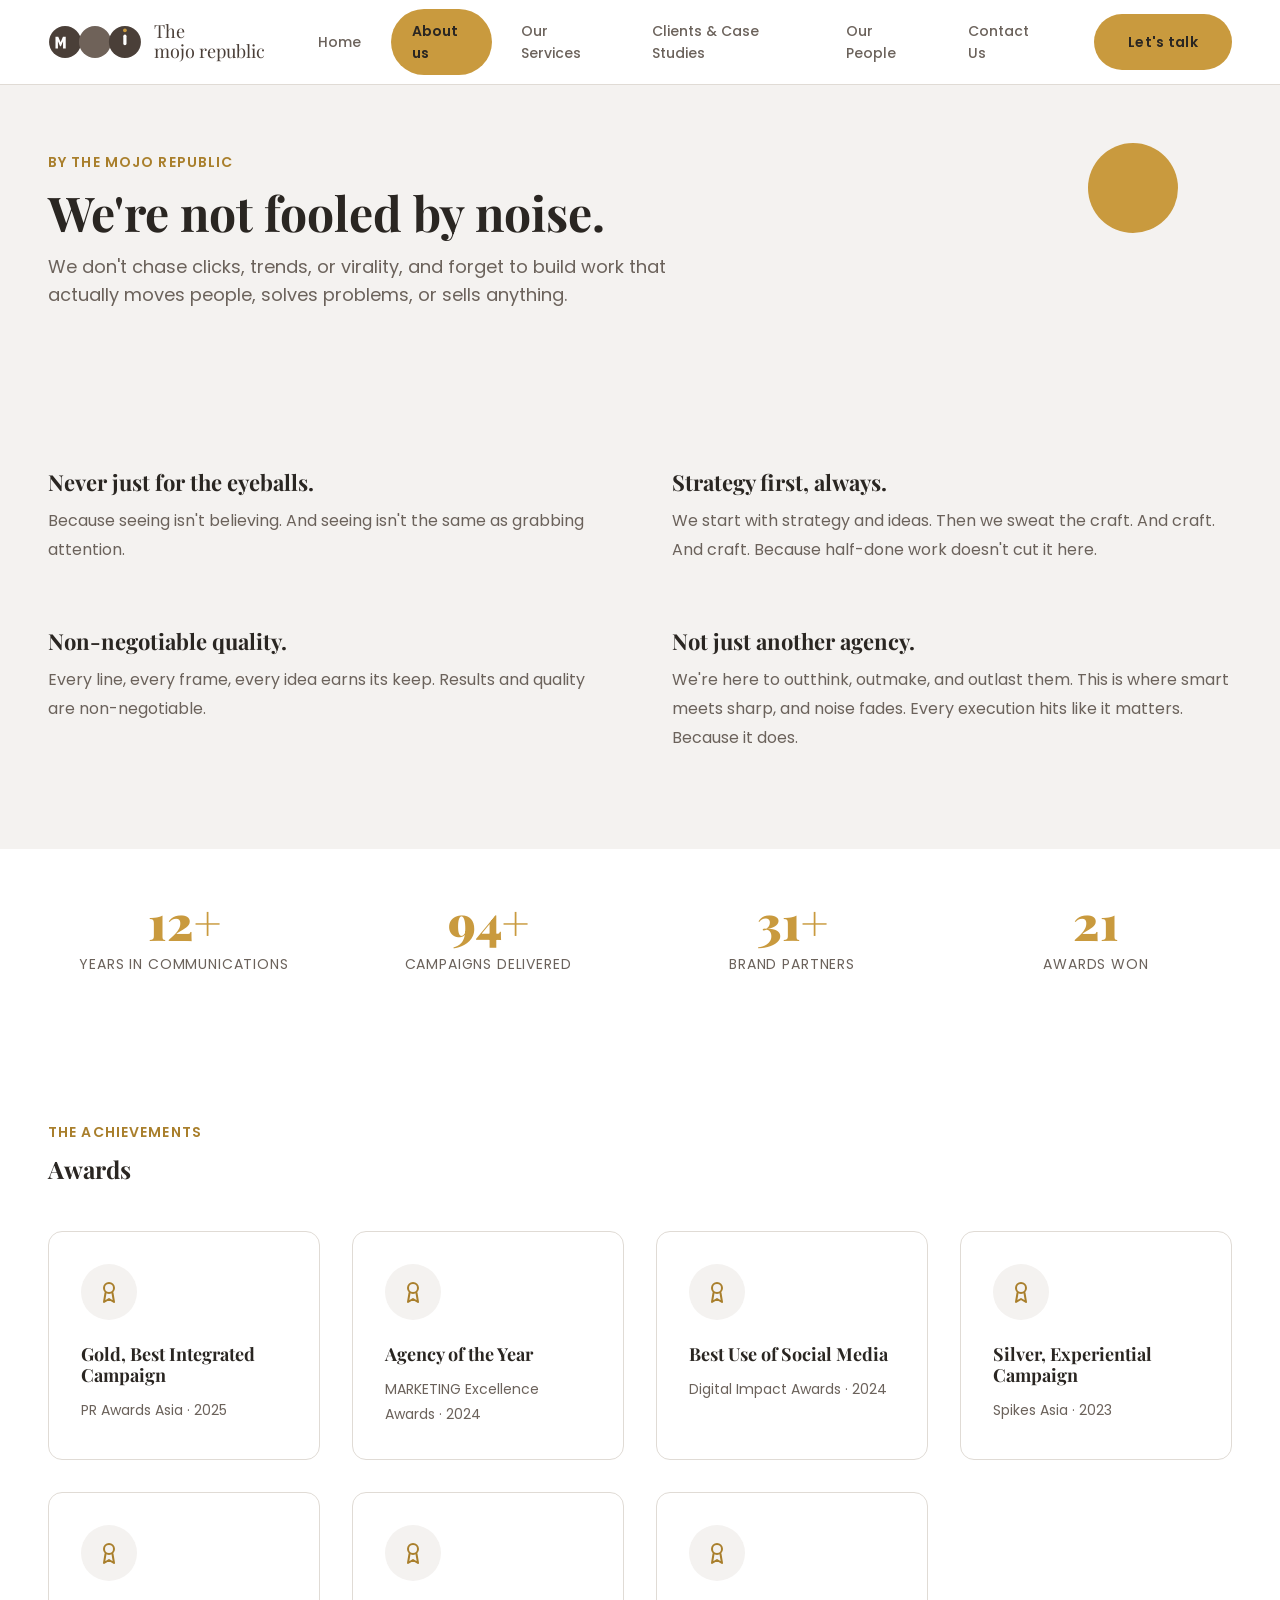
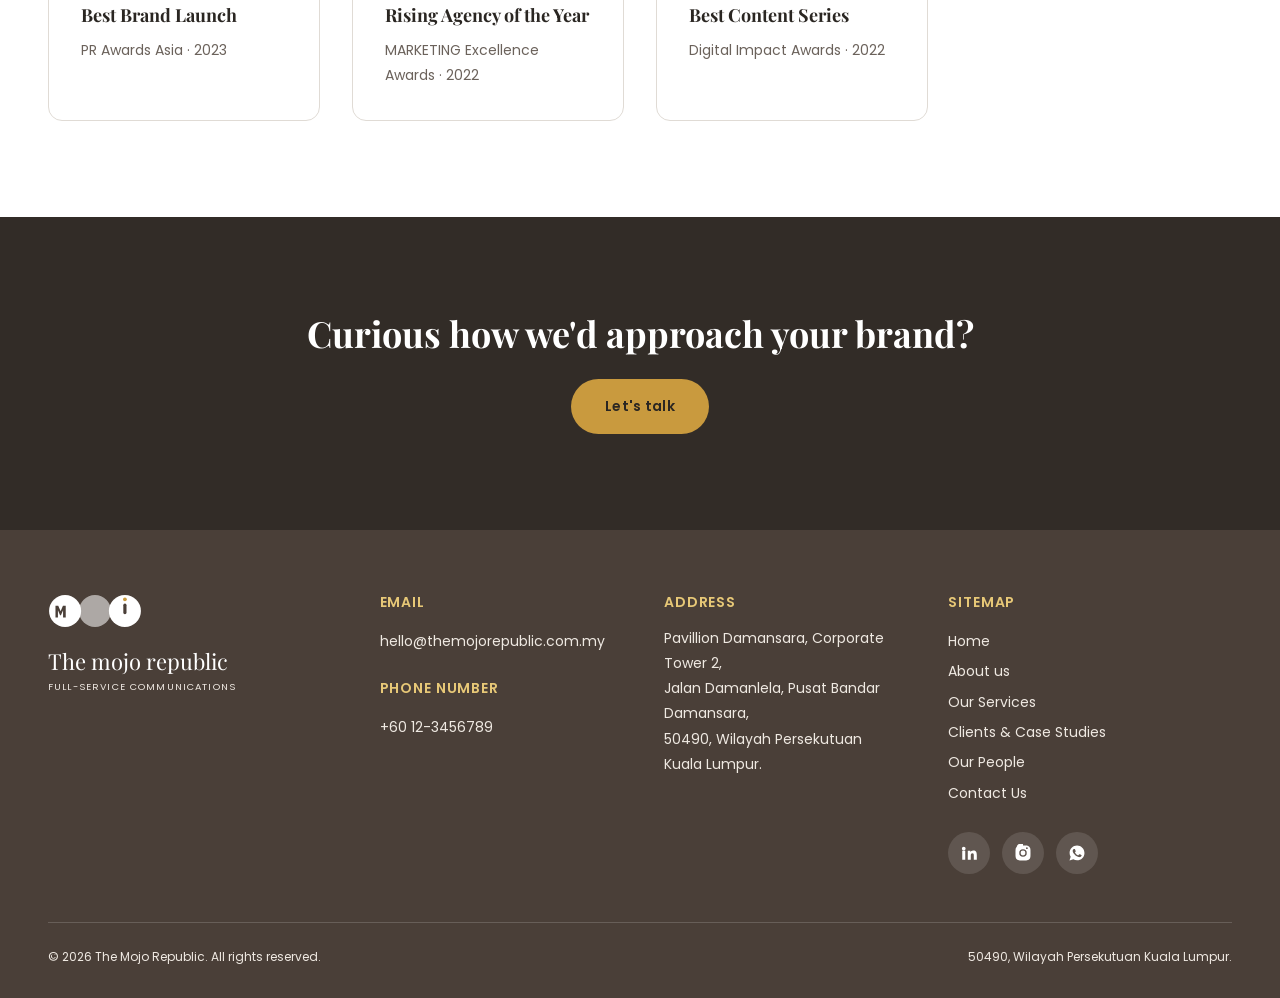
==== about.html @ 28639d94 "first commit" ====
<!DOCTYPE html>
<html lang="en">
<head>
  <meta charset="UTF-8" />
  <meta name="viewport" content="width=device-width, initial-scale=1.0" />
  <title>About Us | The Mojo Republic</title>
  <meta name="description" content="We're not fooled by noise. The Mojo Republic starts with strategy and ideas, then sweats the craft until every line, frame, and idea earns its keep." />
  <meta name="theme-color" content="#c99a3e" />
  <link rel="canonical" href="https://www.themojorepublic.com.my/about.html" />
  <link rel="icon" type="image/svg+xml" href="assets/images/favicon.svg" />
  <link rel="preconnect" href="https://fonts.googleapis.com" />
  <link rel="preconnect" href="https://fonts.gstatic.com" crossorigin />
  <link rel="stylesheet" href="css/style.css" />
</head>
<body data-page="about">
  <a class="skip-link" href="#main">Skip to main content</a>

  <div data-component="navbar"></div>

  <main id="main">
    <header class="page-header">
      <div class="circle-motif" aria-hidden="true">
        <div class="circle-motif__dot circle-motif__dot--accent circle-motif__dot--float" style="width:90px;height:90px;top:20%;right:8%;"></div>
      </div>
      <div class="container page-header__inner" data-reveal>
        <p class="section-eyebrow">By The Mojo Republic</p>
        <h1 class="page-header__title">We're not fooled by noise.</h1>
        <p class="page-header__lede">
          We don't chase clicks, trends, or virality, and forget to build work that actually moves people,
          solves problems, or sells anything.
        </p>
      </div>
    </header>

    <section class="section section--alt">
      <div class="container">
        <div class="grid grid-2" style="gap:var(--space-9);">
          <div data-reveal>
            <h2 style="font-size:var(--fs-lg);margin-bottom:var(--space-3);">Never just for the eyeballs.</h2>
            <p style="color:var(--color-text-muted);line-height:var(--lh-relaxed);">
              Because seeing isn't believing. And seeing isn't the same as grabbing attention.
            </p>
          </div>
          <div data-reveal>
            <h2 style="font-size:var(--fs-lg);margin-bottom:var(--space-3);">Strategy first, always.</h2>
            <p style="color:var(--color-text-muted);line-height:var(--lh-relaxed);">
              We start with strategy and ideas. Then we sweat the craft. And craft. And craft. Because
              half-done work doesn't cut it here.
            </p>
          </div>
          <div data-reveal>
            <h2 style="font-size:var(--fs-lg);margin-bottom:var(--space-3);">Non-negotiable quality.</h2>
            <p style="color:var(--color-text-muted);line-height:var(--lh-relaxed);">
              Every line, every frame, every idea earns its keep. Results and quality are non-negotiable.
            </p>
          </div>
          <div data-reveal>
            <h2 style="font-size:var(--fs-lg);margin-bottom:var(--space-3);">Not just another agency.</h2>
            <p style="color:var(--color-text-muted);line-height:var(--lh-relaxed);">
              We're here to outthink, outmake, and outlast them. This is where smart meets sharp, and noise
              fades. Every execution hits like it matters. Because it does.
            </p>
          </div>
        </div>
      </div>
    </section>

    <!-- Stats -->
    <section class="section section--sm">
      <div class="container">
        <div class="grid grid-4" data-render="stats"></div>
      </div>
    </section>

    <!-- Achievements / Awards -->
    <section class="section">
      <div class="container">
        <div class="section-head" data-reveal>
          <p class="section-eyebrow">The Achievements</p>
          <h2>Awards</h2>
        </div>
        <div class="grid grid-4" data-render="awards" data-reveal-stagger></div>
      </div>
    </section>

    <!-- CTA -->
    <section class="section section--dark">
      <div class="container text-center" data-reveal>
        <h2 style="color:var(--color-text-inverse);font-size:var(--fs-2xl);margin-bottom:var(--space-5);">Curious how we'd approach your brand?</h2>
        <a class="btn btn--accent" href="contact.html">Let's talk</a>
      </div>
    </section>
  </main>

  <div data-component="footer"></div>

  <script src="js/config.js"></script>
  <script src="js/content-data.js"></script>
  <script src="js/components.js"></script>
  <script src="js/api.js"></script>
  <script src="js/main.js"></script>
</body>
</html>
---- css/style.css ----
/* ==========================================================================
   The Mojo Republic — main stylesheet entry point
   Import order matters: tokens -> layout/reset -> components -> animation
   ========================================================================== */

@import url('https://fonts.googleapis.com/css2?family=Playfair+Display:ital,wght@0,500;0,600;0,700;0,800;1,600&family=Poppins:wght@300;400;500;600;700&display=swap');

@import 'variables.css';
@import 'layout.css';
@import 'components.css';
@import 'animations.css';
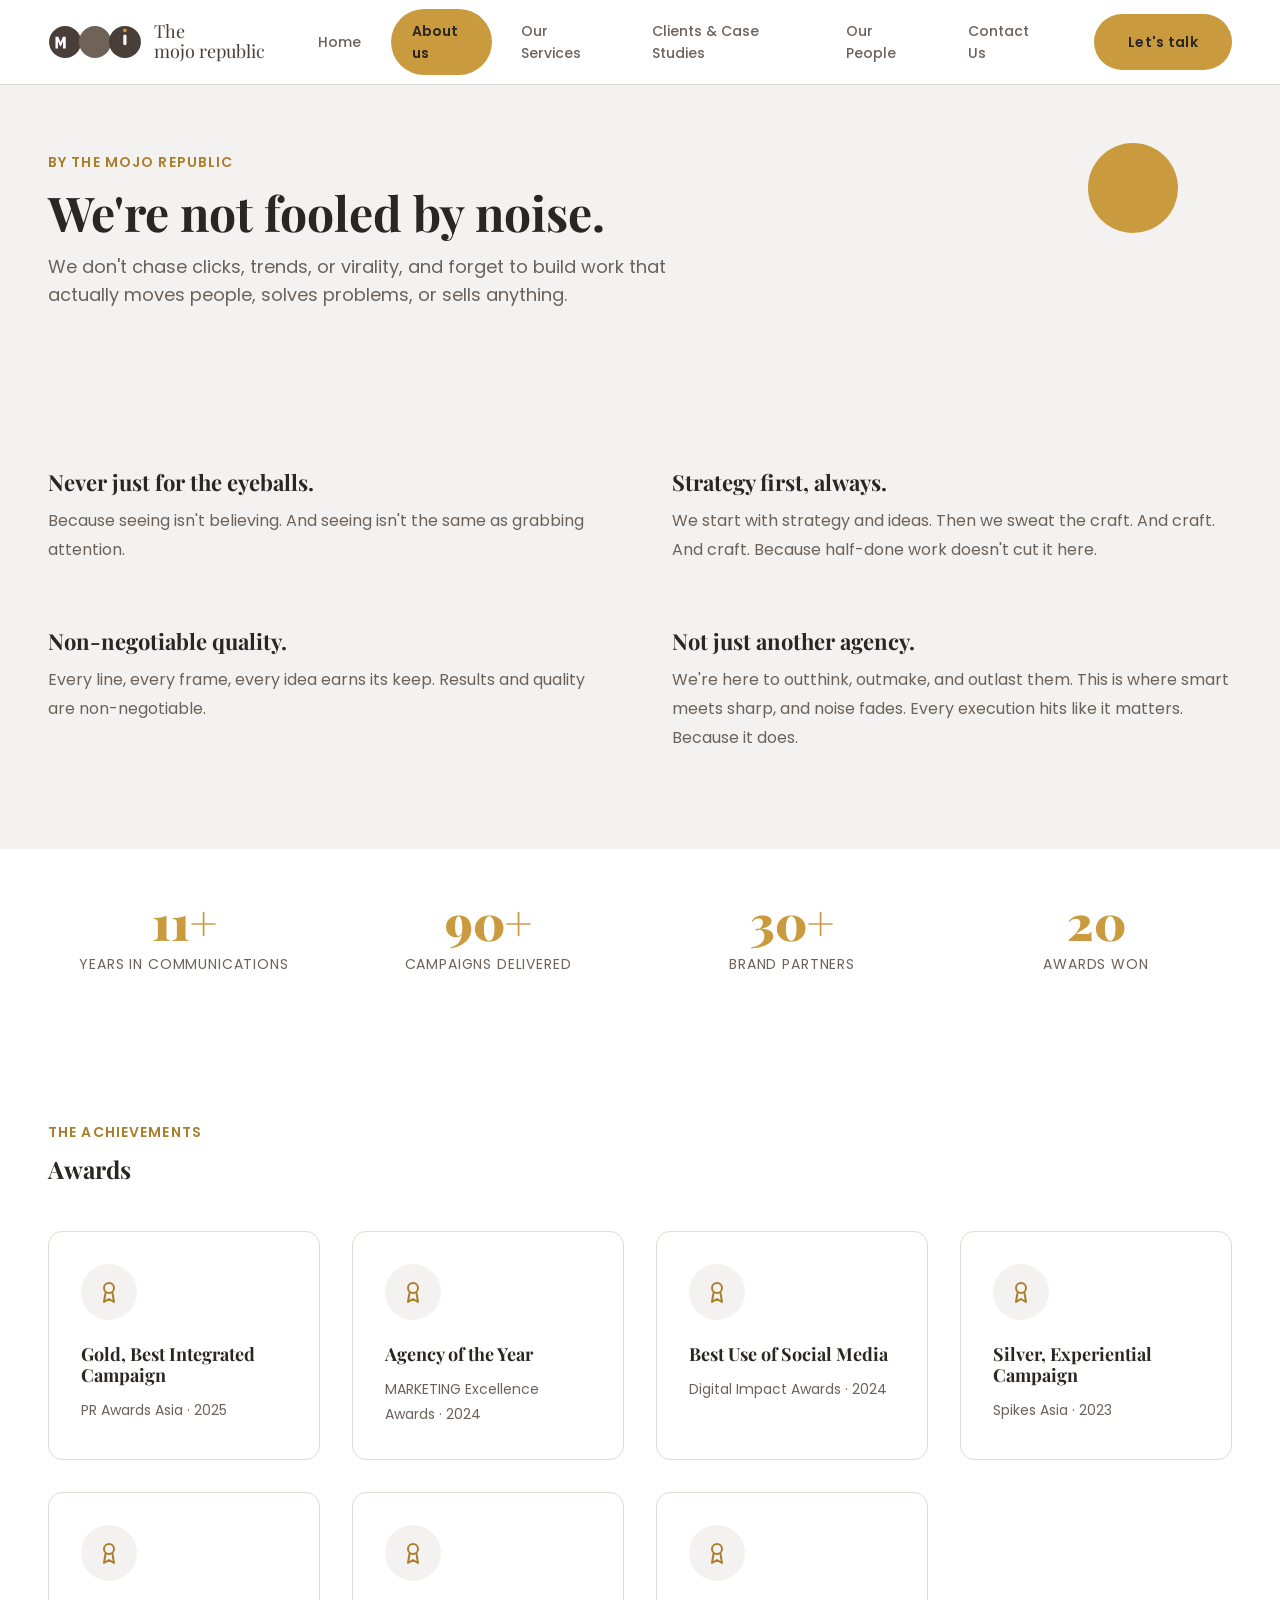
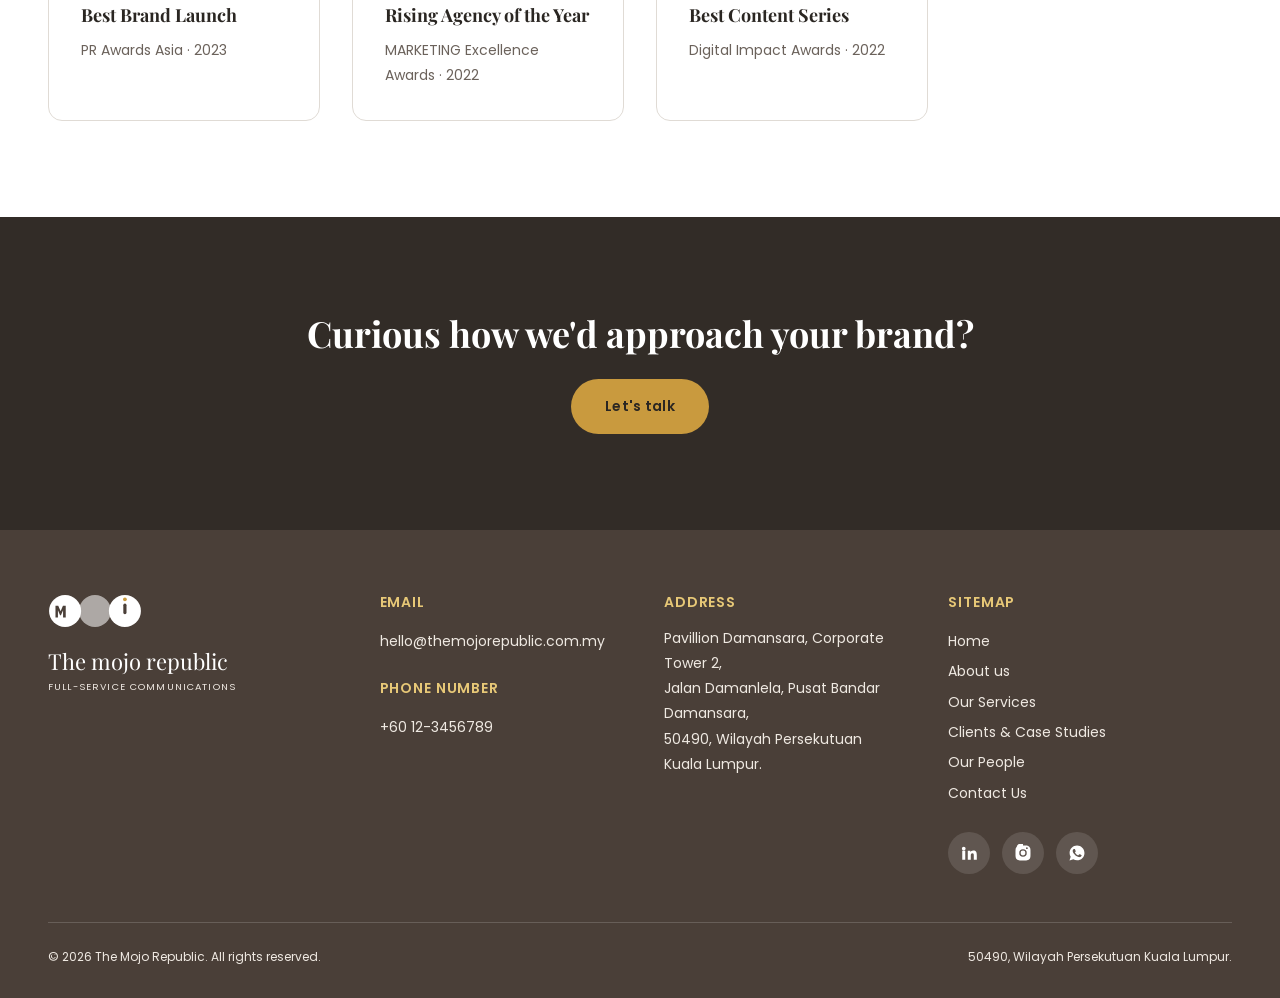
==== commit 91fae561: "test" ====
--- a/about.html
+++ b/about.html
@@ -12,6 +12,7 @@
   <link rel="preconnect" href="https://fonts.gstatic.com" crossorigin />
   <link rel="stylesheet" href="css/style.css" />
 </head>
+
 <body data-page="about">
   <a class="skip-link" href="#main">Skip to main content</a>
 
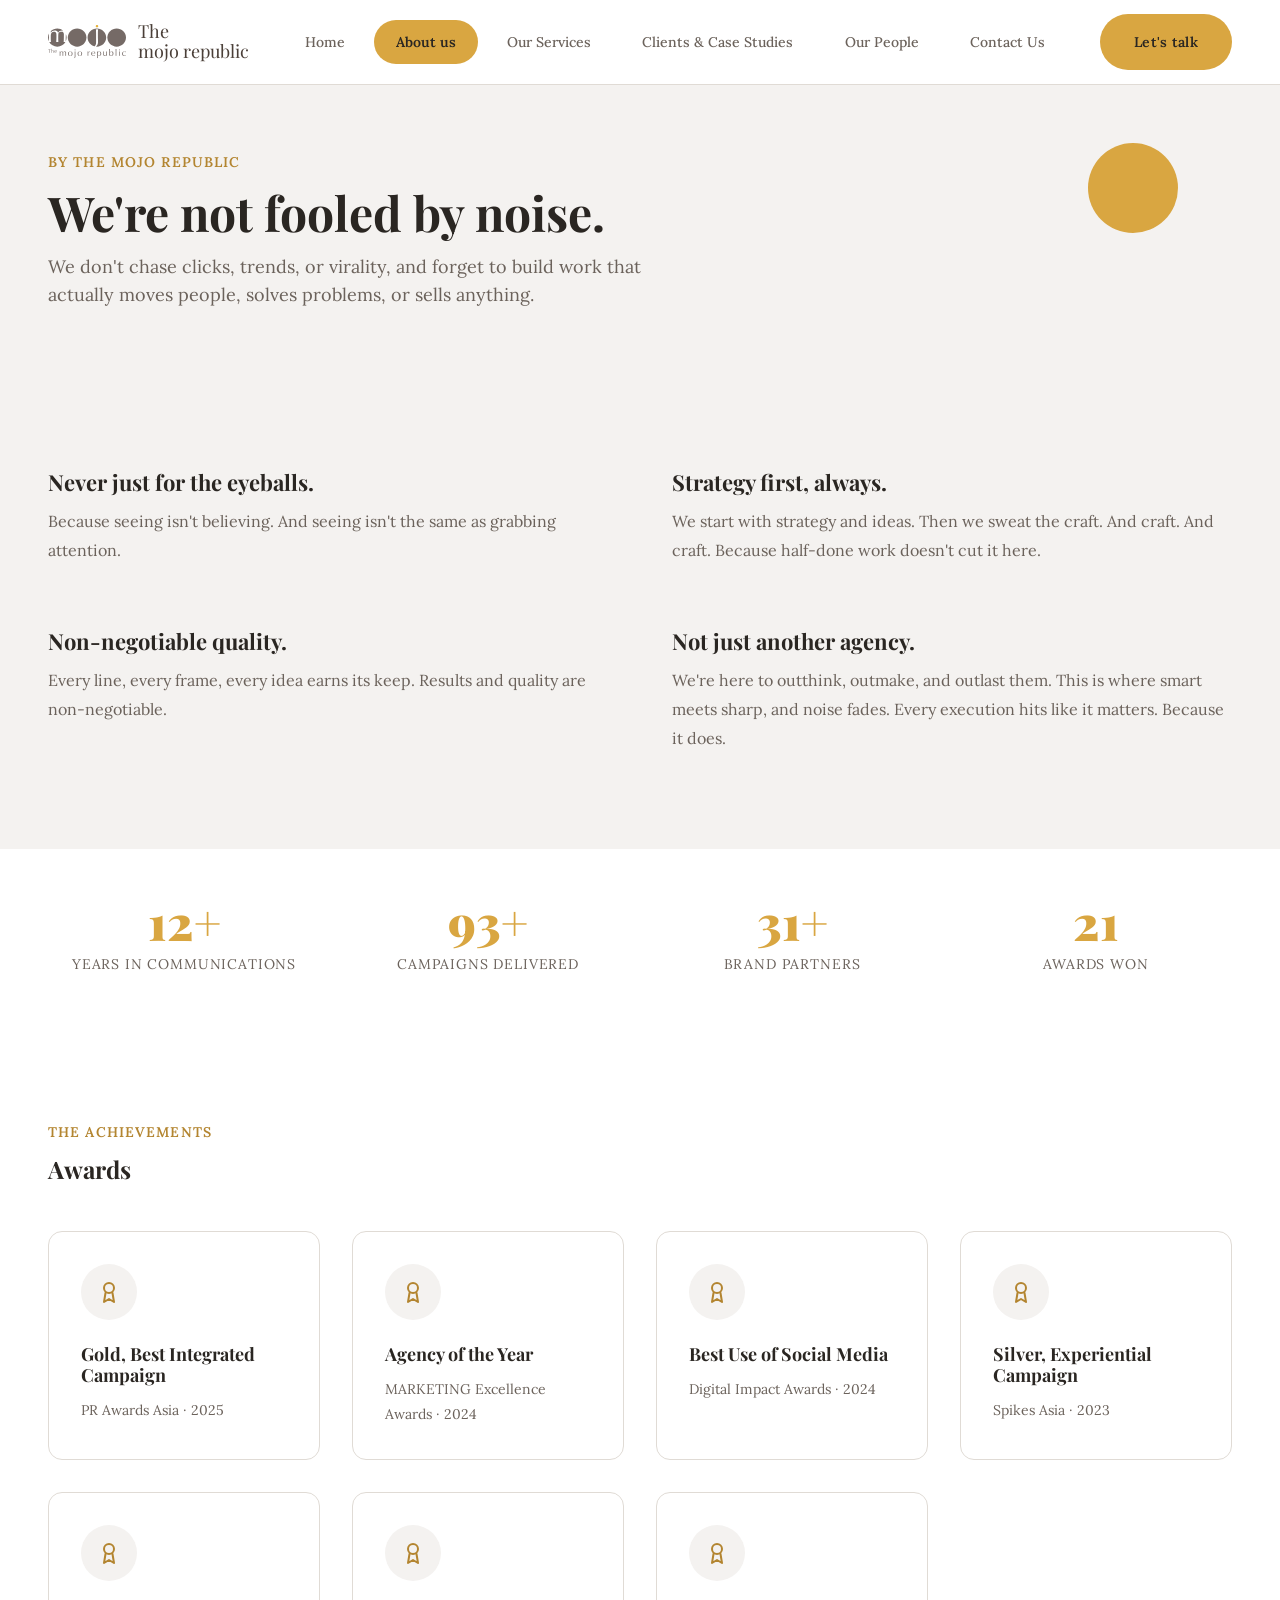
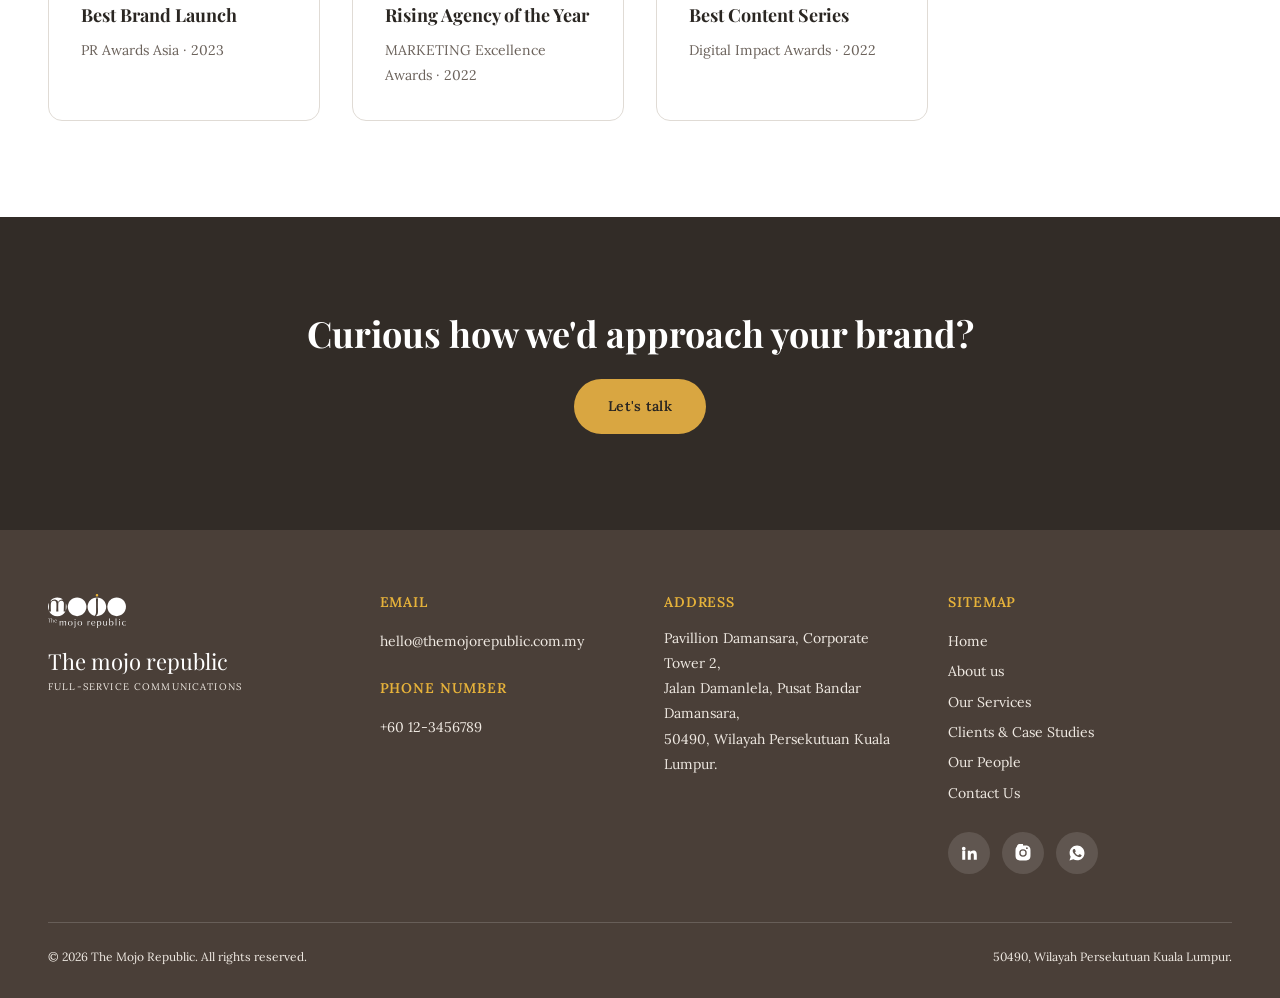
==== commit 0ec75ea4: "update" ====
--- a/about.html
+++ b/about.html
@@ -5,7 +5,7 @@
   <meta name="viewport" content="width=device-width, initial-scale=1.0" />
   <title>About Us | The Mojo Republic</title>
   <meta name="description" content="We're not fooled by noise. The Mojo Republic starts with strategy and ideas, then sweats the craft until every line, frame, and idea earns its keep." />
-  <meta name="theme-color" content="#c99a3e" />
+  <meta name="theme-color" content="#d9a641" />
   <link rel="canonical" href="https://www.themojorepublic.com.my/about.html" />
   <link rel="icon" type="image/svg+xml" href="assets/images/favicon.svg" />
   <link rel="preconnect" href="https://fonts.googleapis.com" />
--- a/css/style.css
+++ b/css/style.css
@@ -3,7 +3,7 @@
    Import order matters: tokens -> layout/reset -> components -> animation
    ========================================================================== */
 
-@import url('https://fonts.googleapis.com/css2?family=Playfair+Display:ital,wght@0,500;0,600;0,700;0,800;1,600&family=Poppins:wght@300;400;500;600;700&display=swap');
+@import url('https://fonts.googleapis.com/css2?family=Playfair+Display:ital,wght@0,500;0,600;0,700;0,800;1,600&family=Lora:ital,wght@0,400;0,500;0,600;0,700;1,400&display=swap');
 
 @import 'variables.css';
 @import 'layout.css';
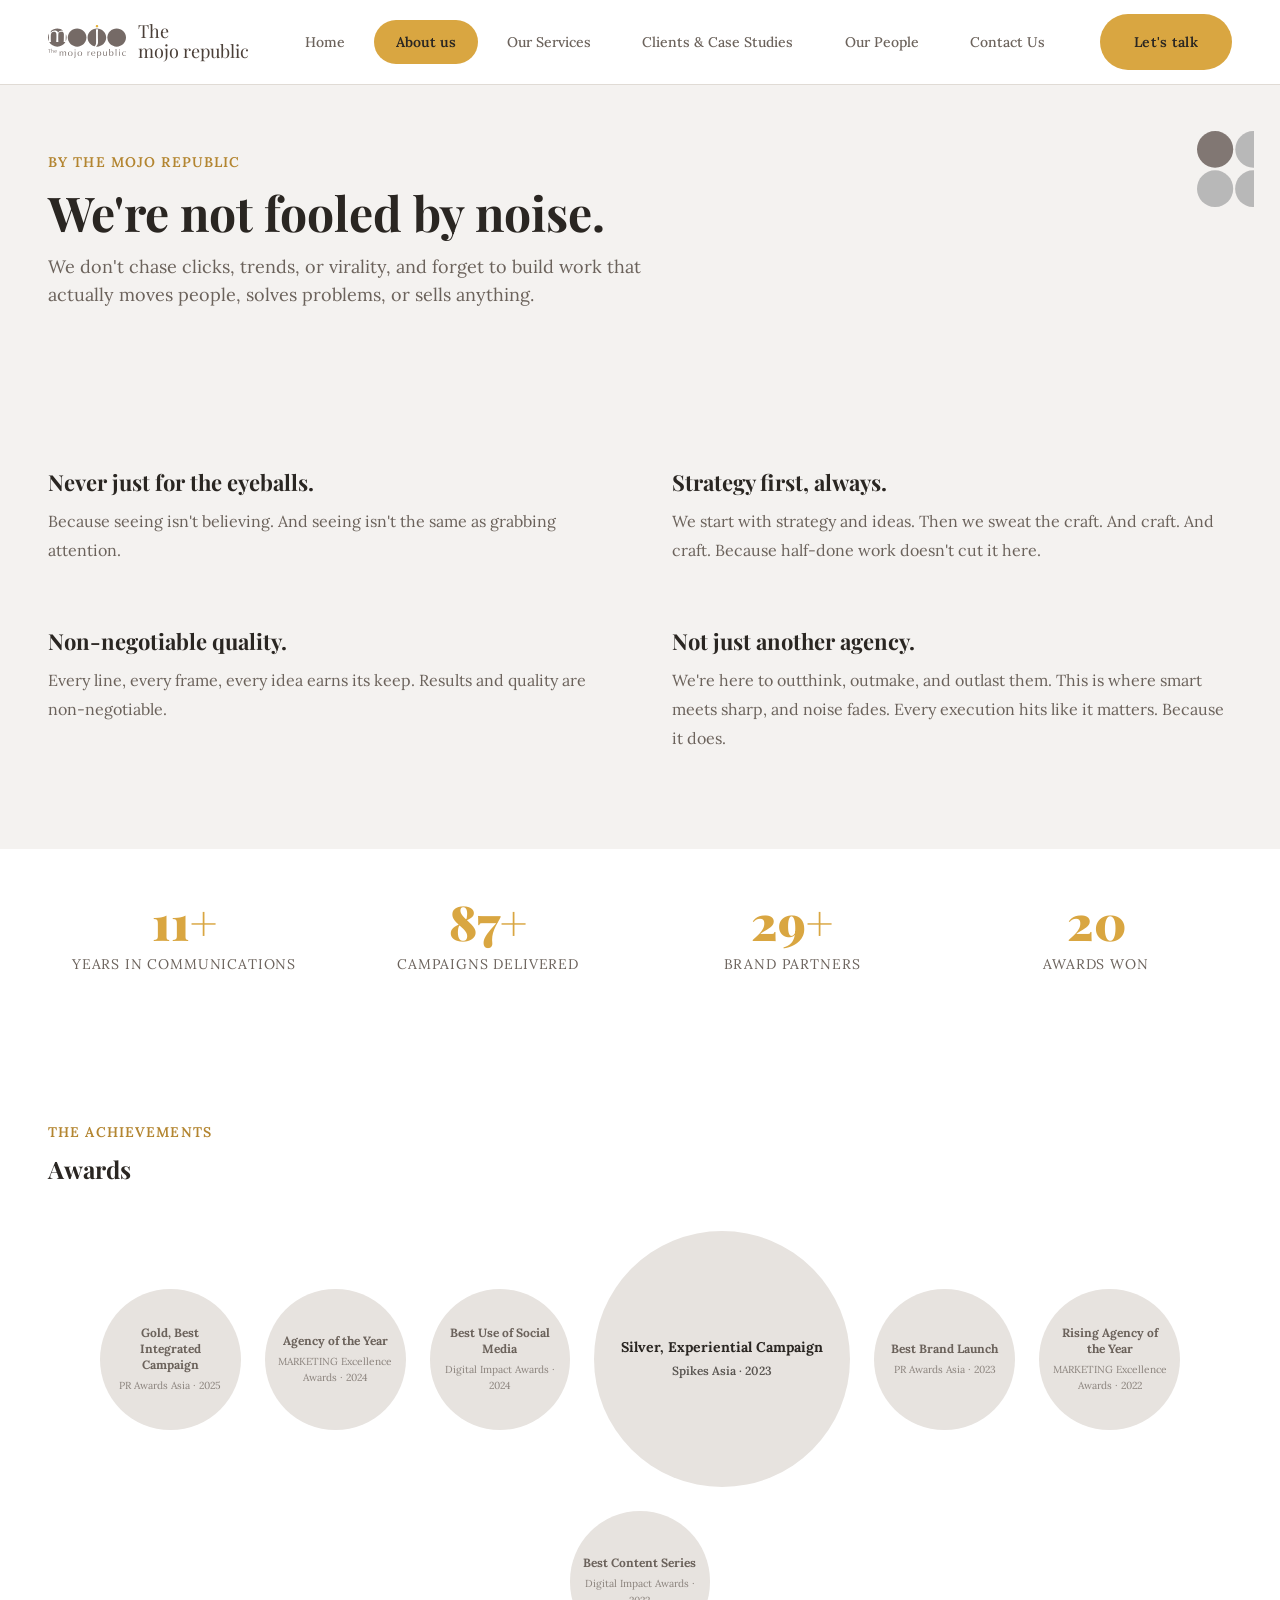
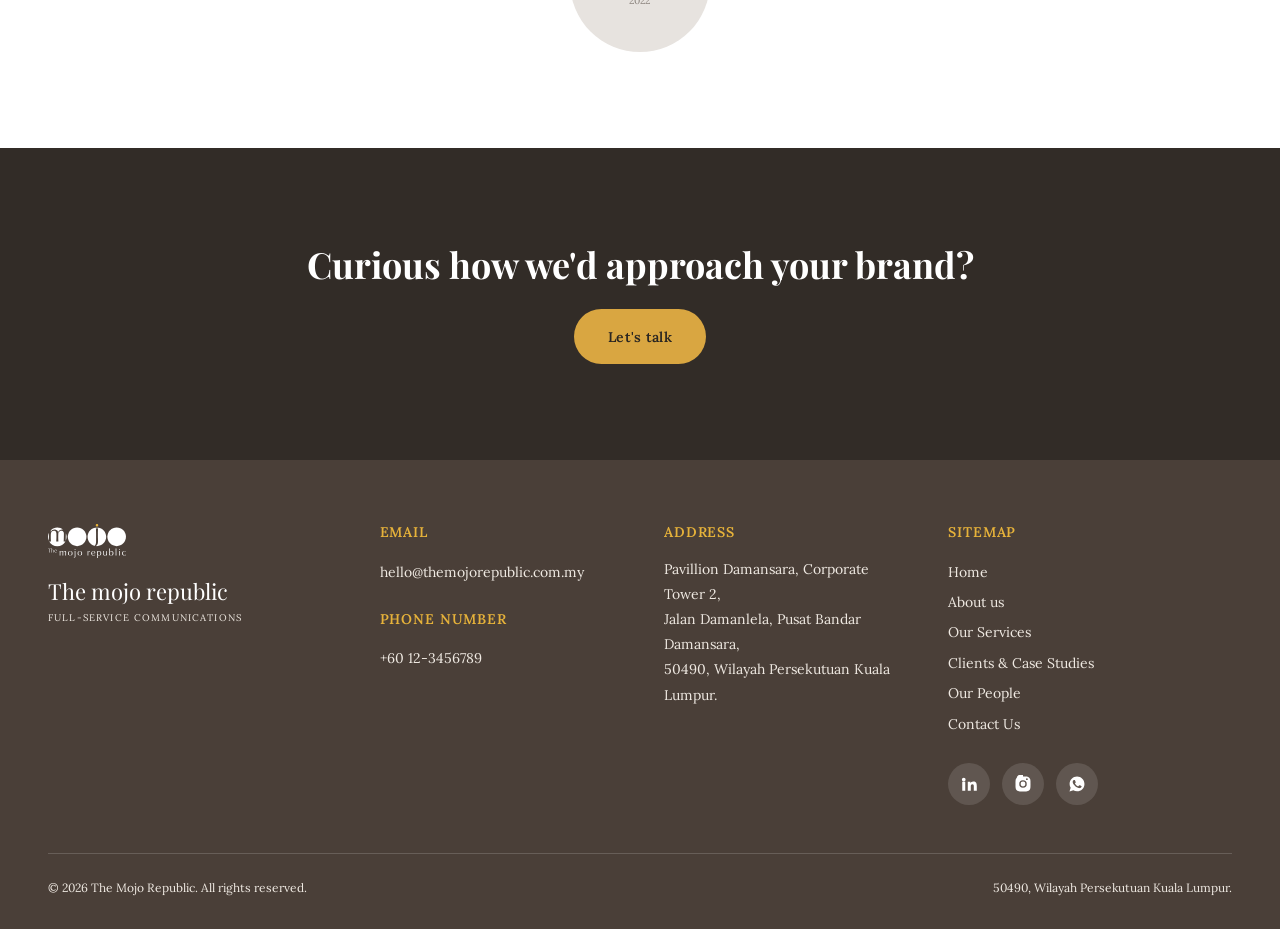
==== commit d8ca50bc: "cz" ====
--- a/about.html
+++ b/about.html
@@ -20,9 +20,7 @@
 
   <main id="main">
     <header class="page-header">
-      <div class="circle-motif" aria-hidden="true">
-        <div class="circle-motif__dot circle-motif__dot--accent circle-motif__dot--float" style="width:90px;height:90px;top:20%;right:8%;"></div>
-      </div>
+      <img class="decor-four-circles" src="assets/images/four-circle-set.svg" alt="" style="top:16%;right:2%;" />
       <div class="container page-header__inner" data-reveal>
         <p class="section-eyebrow">By The Mojo Republic</p>
         <h1 class="page-header__title">We're not fooled by noise.</h1>
@@ -80,7 +78,7 @@
           <p class="section-eyebrow">The Achievements</p>
           <h2>Awards</h2>
         </div>
-        <div class="grid grid-4" data-render="awards" data-reveal-stagger></div>
+        <div class="award-wall" data-render="awards" data-reveal-stagger></div>
       </div>
     </section>
 
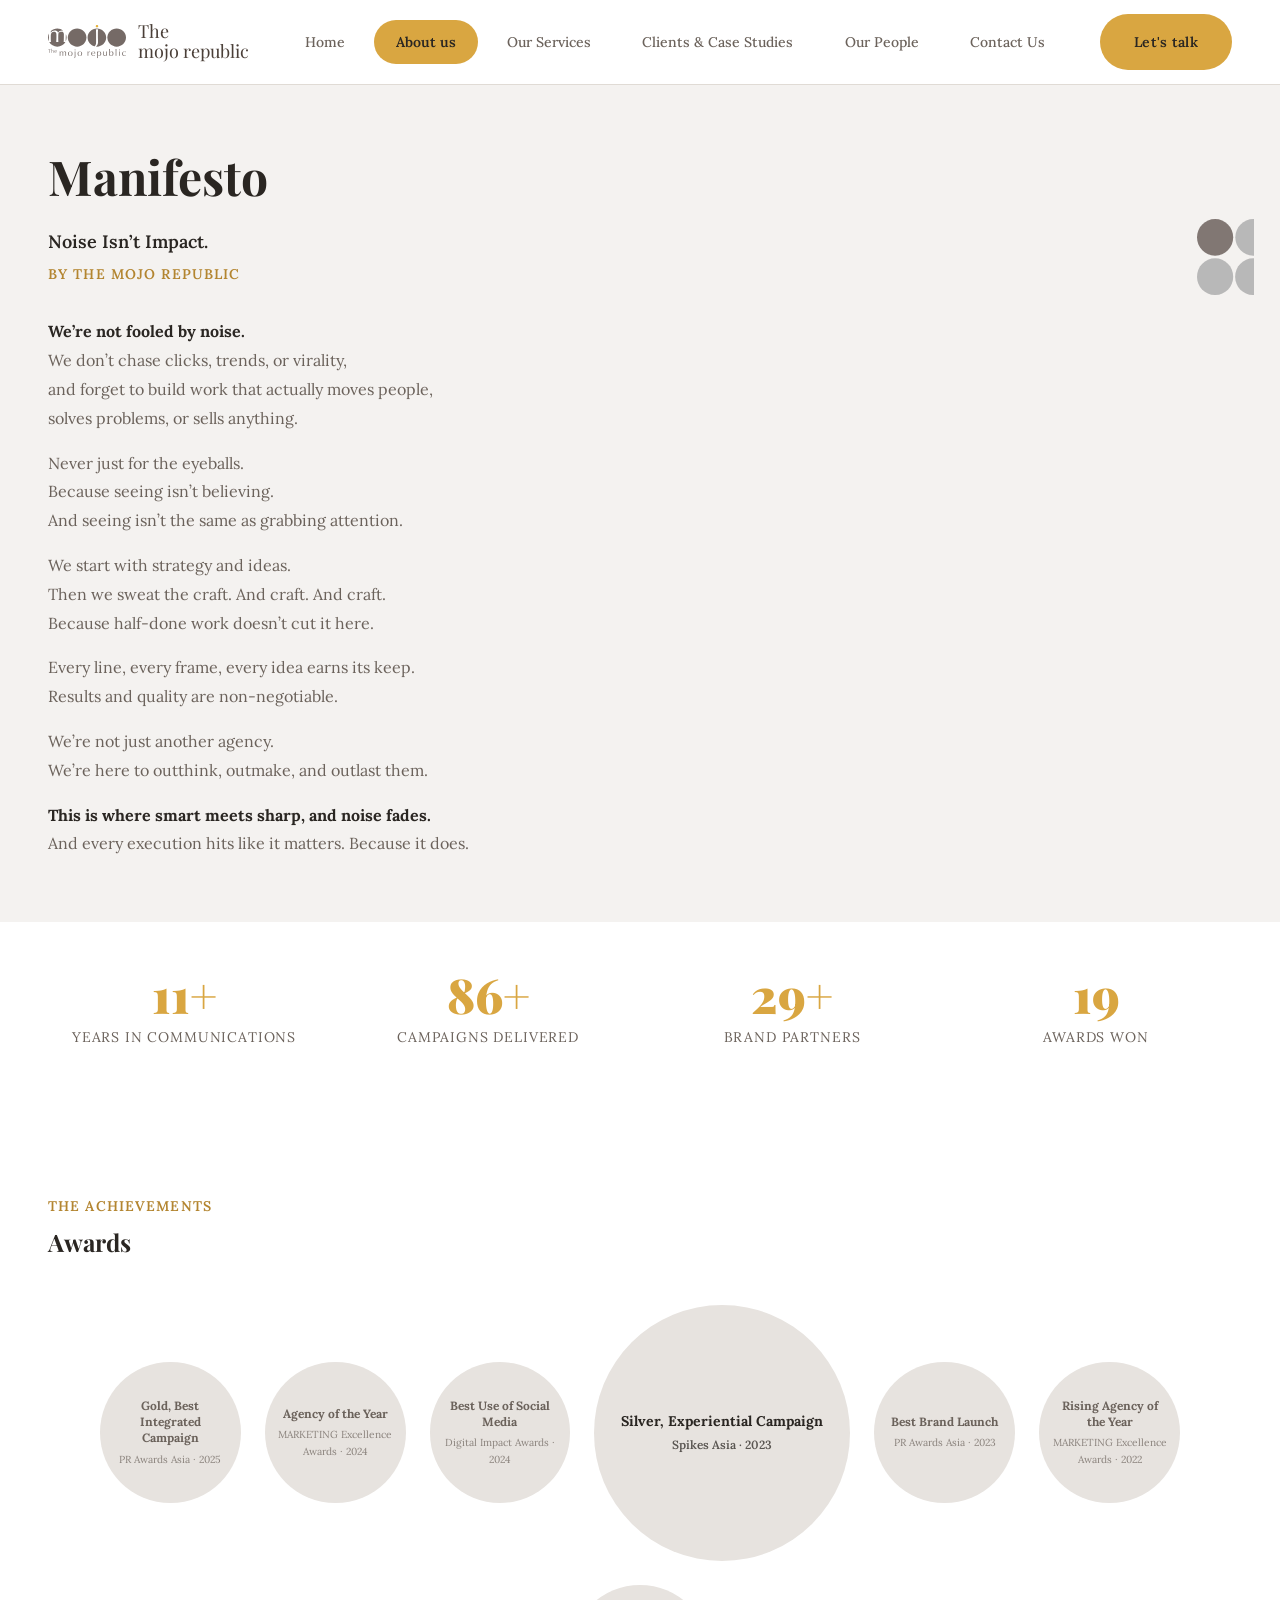
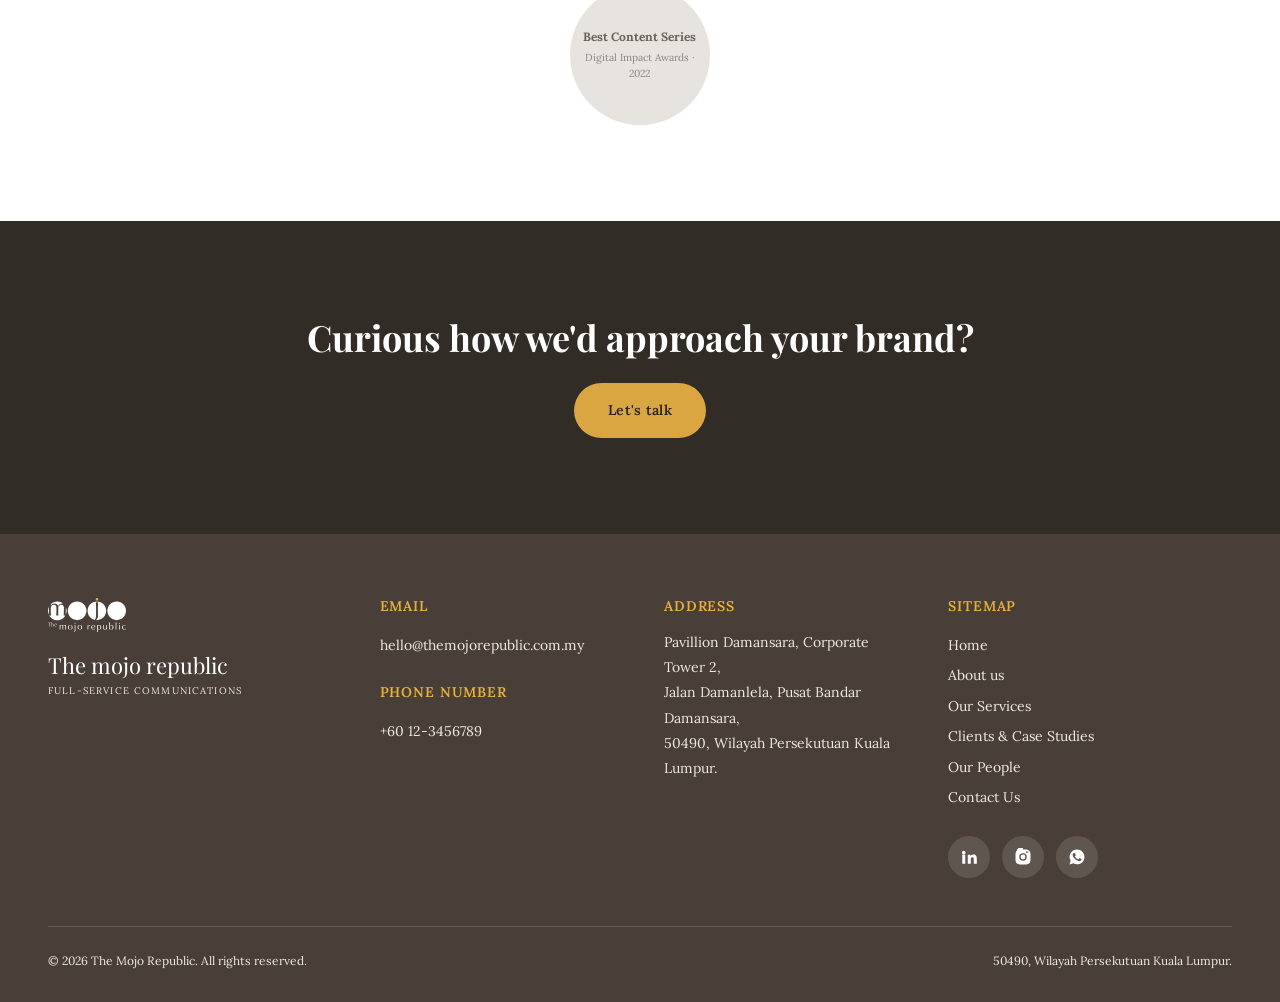
==== commit 453e79f8: "Align About page with wireframe Manifesto layout The About page had rewritten the manifesto copy int" ====
--- a/about.html
+++ b/about.html
@@ -22,47 +22,29 @@
     <header class="page-header">
       <img class="decor-four-circles" src="assets/images/four-circle-set.svg" alt="" style="top:16%;right:2%;" />
       <div class="container page-header__inner" data-reveal>
-        <p class="section-eyebrow">By The Mojo Republic</p>
-        <h1 class="page-header__title">We're not fooled by noise.</h1>
-        <p class="page-header__lede">
-          We don't chase clicks, trends, or virality, and forget to build work that actually moves people,
-          solves problems, or sells anything.
-        </p>
+        <h1 class="page-header__title" style="margin-bottom:var(--space-5);">Manifesto</h1>
+        <p style="font-weight:var(--fw-semibold);font-size:var(--fs-md);color:var(--color-secondary);margin-bottom:var(--space-1);">Noise Isn&rsquo;t Impact.</p>
+        <p class="section-eyebrow" style="margin-bottom:var(--space-6);">By The Mojo Republic</p>
+        <div style="max-width:60ch;color:var(--color-text-muted);line-height:var(--lh-relaxed);display:flex;flex-direction:column;gap:var(--space-4);">
+          <p><strong style="color:var(--color-secondary);">We&rsquo;re not fooled by noise.</strong><br />
+            We don&rsquo;t chase clicks, trends, or virality,<br />
+            and forget to build work that actually moves people,<br />
+            solves problems, or sells anything.</p>
+          <p>Never just for the eyeballs.<br />
+            Because seeing isn&rsquo;t believing.<br />
+            And seeing isn&rsquo;t the same as grabbing attention.</p>
+          <p>We start with strategy and ideas.<br />
+            Then we sweat the craft. And craft. And craft.<br />
+            Because half-done work doesn&rsquo;t cut it here.</p>
+          <p>Every line, every frame, every idea earns its keep.<br />
+            Results and quality are non-negotiable.</p>
+          <p>We&rsquo;re not just another agency.<br />
+            We&rsquo;re here to outthink, outmake, and outlast them.</p>
+          <p><strong style="color:var(--color-secondary);">This is where smart meets sharp, and noise fades.</strong><br />
+            And every execution hits like it matters. Because it does.</p>
+        </div>
       </div>
     </header>
-
-    <section class="section section--alt">
-      <div class="container">
-        <div class="grid grid-2" style="gap:var(--space-9);">
-          <div data-reveal>
-            <h2 style="font-size:var(--fs-lg);margin-bottom:var(--space-3);">Never just for the eyeballs.</h2>
-            <p style="color:var(--color-text-muted);line-height:var(--lh-relaxed);">
-              Because seeing isn't believing. And seeing isn't the same as grabbing attention.
-            </p>
-          </div>
-          <div data-reveal>
-            <h2 style="font-size:var(--fs-lg);margin-bottom:var(--space-3);">Strategy first, always.</h2>
-            <p style="color:var(--color-text-muted);line-height:var(--lh-relaxed);">
-              We start with strategy and ideas. Then we sweat the craft. And craft. And craft. Because
-              half-done work doesn't cut it here.
-            </p>
-          </div>
-          <div data-reveal>
-            <h2 style="font-size:var(--fs-lg);margin-bottom:var(--space-3);">Non-negotiable quality.</h2>
-            <p style="color:var(--color-text-muted);line-height:var(--lh-relaxed);">
-              Every line, every frame, every idea earns its keep. Results and quality are non-negotiable.
-            </p>
-          </div>
-          <div data-reveal>
-            <h2 style="font-size:var(--fs-lg);margin-bottom:var(--space-3);">Not just another agency.</h2>
-            <p style="color:var(--color-text-muted);line-height:var(--lh-relaxed);">
-              We're here to outthink, outmake, and outlast them. This is where smart meets sharp, and noise
-              fades. Every execution hits like it matters. Because it does.
-            </p>
-          </div>
-        </div>
-      </div>
-    </section>
 
     <!-- Stats -->
     <section class="section section--sm">
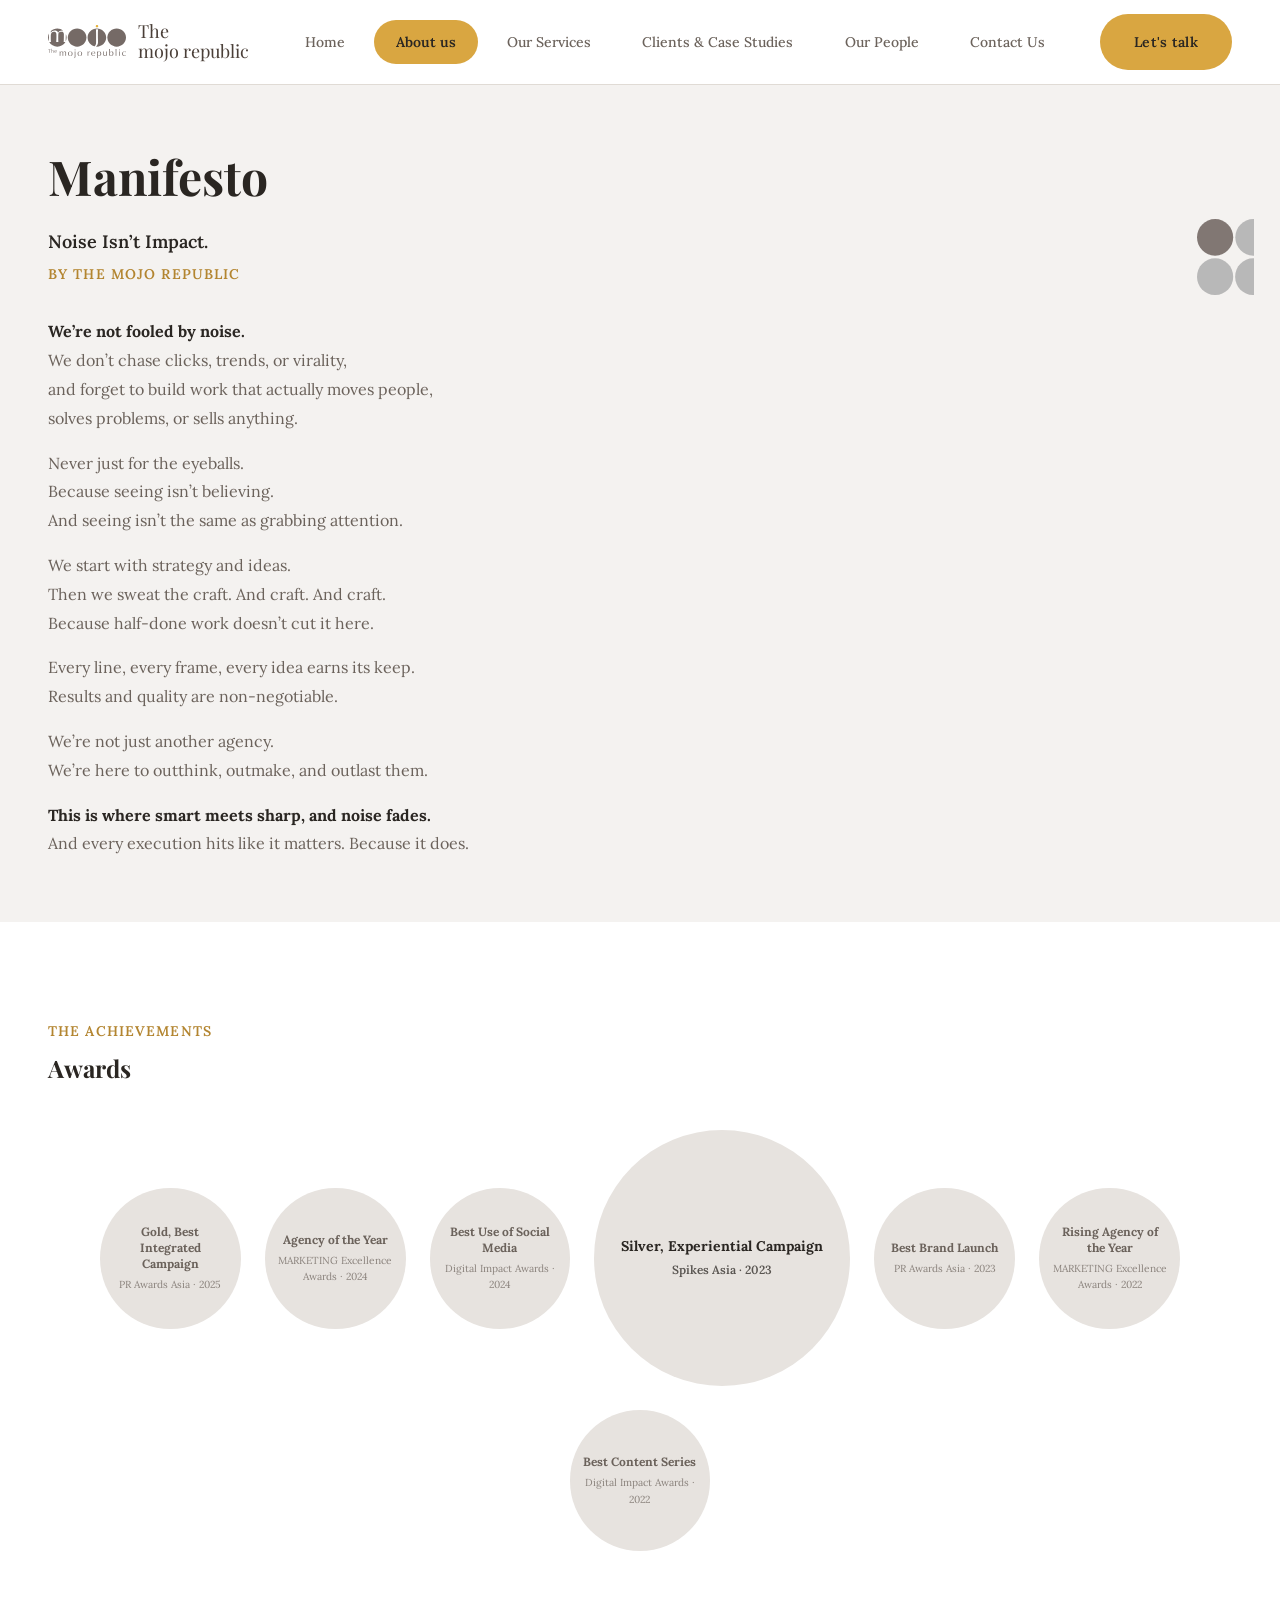
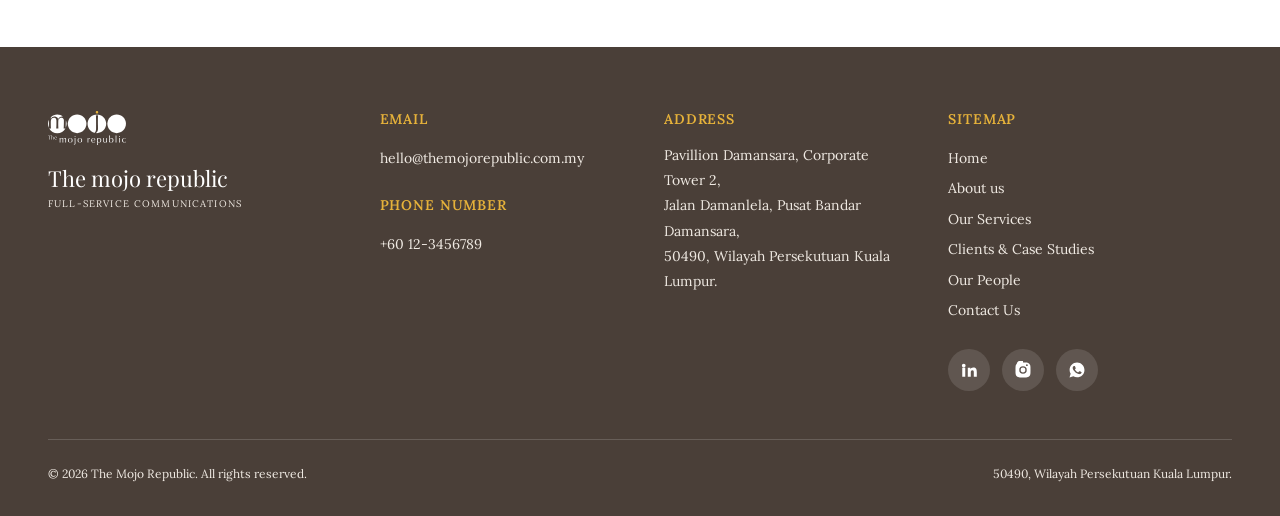
==== commit d2be2a23: "Trim every page to exactly what the wireframe shows Each page had grown extra sections beyond its wi" ====
--- a/about.html
+++ b/about.html
@@ -46,13 +46,6 @@
       </div>
     </header>
 
-    <!-- Stats -->
-    <section class="section section--sm">
-      <div class="container">
-        <div class="grid grid-4" data-render="stats"></div>
-      </div>
-    </section>
-
     <!-- Achievements / Awards -->
     <section class="section">
       <div class="container">
@@ -61,14 +54,6 @@
           <h2>Awards</h2>
         </div>
         <div class="award-wall" data-render="awards" data-reveal-stagger></div>
-      </div>
-    </section>
-
-    <!-- CTA -->
-    <section class="section section--dark">
-      <div class="container text-center" data-reveal>
-        <h2 style="color:var(--color-text-inverse);font-size:var(--fs-2xl);margin-bottom:var(--space-5);">Curious how we'd approach your brand?</h2>
-        <a class="btn btn--accent" href="contact.html">Let's talk</a>
       </div>
     </section>
   </main>
